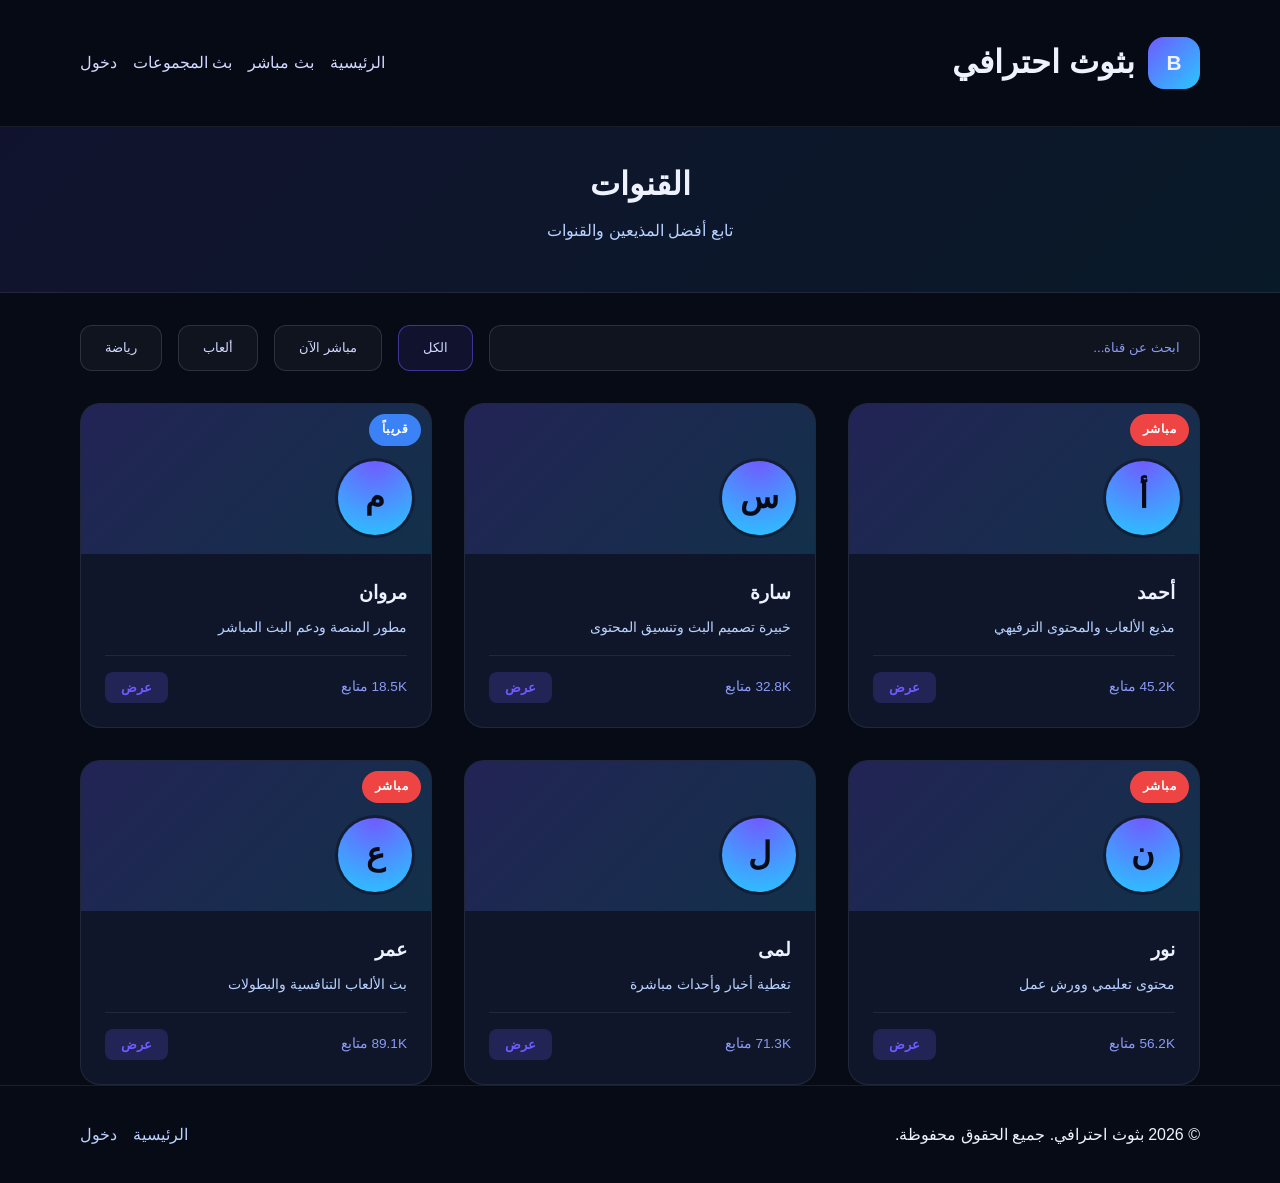
==== channels.html @ 0562ab51 "Add files via upload" ====
<!DOCTYPE html>
<html lang="ar" dir="rtl">
<head>
  <meta charset="UTF-8" />
  <meta name="viewport" content="width=device-width, initial-scale=1.0" />
  <title>القنوات - بثوث احترافي</title>
  <link rel="stylesheet" href="styles.css" />
  <link rel="manifest" href="manifest.webmanifest" />
  <link rel="icon" href="icon.svg" />
  <meta name="theme-color" content="#1b1e36" />
  <meta name="apple-mobile-web-app-capable" content="yes" />
  <meta name="apple-mobile-web-app-status-bar-style" content="black-translucent" />
  <style>
    .channels-header {
      text-align: center;
      padding: 2rem 0;
      background: linear-gradient(135deg, rgba(111, 91, 255, 0.1), rgba(40, 199, 255, 0.08));
      border-bottom: 1px solid rgba(255, 255, 255, 0.08);
    }

    .search-filter {
      display: flex;
      gap: 1rem;
      margin: 2rem 0;
      flex-wrap: wrap;
    }

    .search-box {
      flex: 1;
      min-width: 250px;
      padding: 0.9rem 1.2rem;
      border: 1px solid rgba(255, 255, 255, 0.12);
      border-radius: 12px;
      background: rgba(255, 255, 255, 0.04);
      color: #eef2ff;
    }

    .search-box::placeholder {
      color: #8b9bf5;
    }

    .filter-btn {
      padding: 0.9rem 1.5rem;
      border: 1px solid rgba(255, 255, 255, 0.12);
      border-radius: 12px;
      background: rgba(255, 255, 255, 0.04);
      color: #d2d8ff;
      cursor: pointer;
      transition: border-color 0.2s ease;
    }

    .filter-btn:hover,
    .filter-btn.active {
      border-color: rgba(111, 91, 255, 0.5);
      background: rgba(111, 91, 255, 0.1);
    }

    .channels-grid {
      display: grid;
      gap: 2rem;
      grid-template-columns: repeat(auto-fill, minmax(280px, 1fr));
    }

    .channel-card {
      background: rgba(16, 24, 44, 0.95);
      border: 1px solid rgba(255, 255, 255, 0.08);
      border-radius: 20px;
      overflow: hidden;
      cursor: pointer;
      transition: transform 0.2s ease, border-color 0.2s ease, box-shadow 0.2s ease;
    }

    .channel-card:hover {
      transform: translateY(-6px);
      border-color: rgba(111, 91, 255, 0.3);
      box-shadow: 0 20px 60px rgba(111, 91, 255, 0.15);
    }

    .channel-cover {
      width: 100%;
      height: 150px;
      background: linear-gradient(135deg, rgba(111, 91, 255, 0.2), rgba(40, 199, 255, 0.15));
      display: flex;
      align-items: flex-end;
      padding: 1rem;
      position: relative;
    }

    .channel-avatar {
      width: 80px;
      height: 80px;
      border-radius: 50%;
      background: radial-gradient(circle at top, #6f5bff 0%, #28c7ff 100%);
      display: grid;
      place-items: center;
      font-size: 2rem;
      font-weight: 700;
      color: #070b16;
      border: 3px solid rgba(16, 24, 44, 0.95);
    }

    .live-badge {
      position: absolute;
      top: 10px;
      right: 10px;
      background: #ef4444;
      color: white;
      padding: 0.4rem 0.8rem;
      border-radius: 999px;
      font-size: 0.75rem;
      font-weight: 700;
    }

    .channel-body {
      padding: 1.5rem;
    }

    .channel-body h3 {
      margin: 0 0 0.4rem;
    }

    .channel-body p {
      color: #b9d1ff;
      font-size: 0.9rem;
      margin: 0.5rem 0;
    }

    .channel-footer {
      display: flex;
      justify-content: space-between;
      align-items: center;
      margin-top: 1rem;
      padding-top: 1rem;
      border-top: 1px solid rgba(255, 255, 255, 0.08);
    }

    .followers {
      color: #8b9bf5;
      font-size: 0.85rem;
    }

    .view-btn {
      background: rgba(111, 91, 255, 0.2);
      color: #6f5bff;
      border: none;
      padding: 0.5rem 1rem;
      border-radius: 8px;
      cursor: pointer;
      font-weight: 600;
      transition: background 0.2s ease;
    }

    .view-btn:hover {
      background: rgba(111, 91, 255, 0.3);
    }
  </style>
</head>
<body>
  <header class="site-header">
    <div class="container header-inner">
      <div class="brand">
        <div class="logo">B</div>
        <div>
          <h1>بثوث احترافي</h1>
        </div>
      </div>
      <nav class="nav-links">
        <a href="index.html">الرئيسية</a>
        <a href="broadcast.html">بث مباشر</a>
        <a href="group-broadcast.html">بث المجموعات</a>
        <a href="login.html">دخول</a>
      </nav>
    </div>
  </header>

  <main>
    <section class="channels-header">
      <div class="container">
        <h2 style="margin: 0; font-size: 2rem;">القنوات</h2>
        <p style="color: #b9d1ff; margin-top: 0.5rem;">تابع أفضل المذيعين والقنوات</p>
      </div>
    </section>

    <section class="container">
      <div class="search-filter">
        <input type="text" class="search-box" placeholder="ابحث عن قناة..." />
        <button class="filter-btn active">الكل</button>
        <button class="filter-btn">مباشر الآن</button>
        <button class="filter-btn">ألعاب</button>
        <button class="filter-btn">رياضة</button>
      </div>

      <div class="channels-grid">
        <div class="channel-card" onclick="window.location.href='channel.html'">
          <div class="channel-cover">
            <div class="live-badge">مباشر</div>
            <div class="channel-avatar">أ</div>
          </div>
          <div class="channel-body">
            <h3>أحمد</h3>
            <p>مذيع الألعاب والمحتوى الترفيهي</p>
            <div class="channel-footer">
              <span class="followers">45.2K متابع</span>
              <button class="view-btn">عرض</button>
            </div>
          </div>
        </div>

        <div class="channel-card">
          <div class="channel-cover">
            <div class="channel-avatar">س</div>
          </div>
          <div class="channel-body">
            <h3>سارة</h3>
            <p>خبيرة تصميم البث وتنسيق المحتوى</p>
            <div class="channel-footer">
              <span class="followers">32.8K متابع</span>
              <button class="view-btn">عرض</button>
            </div>
          </div>
        </div>

        <div class="channel-card">
          <div class="channel-cover">
            <div class="live-badge" style="background: #3b82f6;">قريباً</div>
            <div class="channel-avatar">م</div>
          </div>
          <div class="channel-body">
            <h3>مروان</h3>
            <p>مطور المنصة ودعم البث المباشر</p>
            <div class="channel-footer">
              <span class="followers">18.5K متابع</span>
              <button class="view-btn">عرض</button>
            </div>
          </div>
        </div>

        <div class="channel-card">
          <div class="channel-cover">
            <div class="live-badge">مباشر</div>
            <div class="channel-avatar">ن</div>
          </div>
          <div class="channel-body">
            <h3>نور</h3>
            <p>محتوى تعليمي وورش عمل</p>
            <div class="channel-footer">
              <span class="followers">56.2K متابع</span>
              <button class="view-btn">عرض</button>
            </div>
          </div>
        </div>

        <div class="channel-card">
          <div class="channel-cover">
            <div class="channel-avatar">ل</div>
          </div>
          <div class="channel-body">
            <h3>لمى</h3>
            <p>تغطية أخبار وأحداث مباشرة</p>
            <div class="channel-footer">
              <span class="followers">71.3K متابع</span>
              <button class="view-btn">عرض</button>
            </div>
          </div>
        </div>

        <div class="channel-card">
          <div class="channel-cover">
            <div class="live-badge">مباشر</div>
            <div class="channel-avatar">ع</div>
          </div>
          <div class="channel-body">
            <h3>عمر</h3>
            <p>بث الألعاب التنافسية والبطولات</p>
            <div class="channel-footer">
              <span class="followers">89.1K متابع</span>
              <button class="view-btn">عرض</button>
            </div>
          </div>
        </div>
      </div>
    </section>
  </main>

  <footer class="footer">
    <div class="container footer-inner">
      <p>© 2026 بثوث احترافي. جميع الحقوق محفوظة.</p>
      <div class="footer-links">
        <a href="index.html">الرئيسية</a>
        <a href="login.html">دخول</a>
      </div>
    </div>
  </footer>

  <script>
    document.querySelectorAll('.filter-btn').forEach(btn => {
      btn.addEventListener('click', function () {
        document.querySelectorAll('.filter-btn').forEach(b => b.classList.remove('active'));
        this.classList.add('active');
      });
    });
  </script>
  <script src="pwa.js"></script>
</body>
</html>
---- styles.css ----
:root {
  color-scheme: dark;
  font-family: 'Segoe UI', Tahoma, Geneva, Verdana, sans-serif;
  background: #070b16;
  color: #eef2ff;
  line-height: 1.6;
}

* {
  box-sizing: border-box;
}

body {
  margin: 0;
  min-height: 100vh;
}

img,
video {
  max-width: 100%;
  display: block;
}

.container {
  width: min(1120px, calc(100% - 2rem));
  margin: 0 auto;
}

.site-header {
  border-bottom: 1px solid rgba(255, 255, 255, 0.08);
  position: sticky;
  top: 0;
  background: rgba(7, 11, 22, 0.96);
  z-index: 20;
}

.header-inner {
  display: flex;
  align-items: center;
  justify-content: space-between;
  gap: 1rem;
  padding: 1rem 0;
}

.brand {
  display: flex;
  align-items: center;
  gap: 0.8rem;
}

.logo {
  width: 52px;
  height: 52px;
  border-radius: 16px;
  display: grid;
  place-items: center;
  background: linear-gradient(135deg, #6f5bff, #28c7ff);
  font-size: 1.3rem;
  font-weight: 700;
}

.nav-links {
  display: flex;
  gap: 1rem;
  flex-wrap: wrap;
}

.nav-links a {
  color: #d2d8ff;
  text-decoration: none;
  transition: color 0.2s ease;
}

.nav-links a:hover {
  color: #fff;
}

.hero {
  padding: 3rem 0 2rem;
}

.kick-grid {
  display: grid;
  grid-template-columns: minmax(380px, 1fr) 320px;
  gap: 1.5rem;
  align-items: start;
}

.main-stream {
  display: grid;
  gap: 1.5rem;
}

.stream-card,
.sidebar-card,
.panel {
  background: rgba(16, 24, 44, 0.95);
  border: 1px solid rgba(255, 255, 255, 0.08);
  border-radius: 28px;
  box-shadow: 0 24px 60px rgba(0, 0, 0, 0.18);
}

.stream-card {
  overflow: hidden;
}

.stream-card-header {
  display: flex;
  justify-content: space-between;
  gap: 1rem;
  padding: 1.5rem;
  align-items: flex-start;
}

.stream-card-header h1 {
  margin: 0.4rem 0 0;
  font-size: clamp(2rem, 3vw, 2.8rem);
}

.stream-card-header p {
  margin: 0.8rem 0 0;
  max-width: 35rem;
  color: #c7d2ff;
}

.stream-headline-stats {
  text-align: right;
  color: #eef2ff;
}

.stream-headline-stats strong {
  display: block;
  font-size: 2rem;
}

.live-badge {
  display: inline-flex;
  align-items: center;
  justify-content: center;
  padding: 0.55rem 1rem;
  border-radius: 999px;
  background: linear-gradient(135deg, #f43f5e, #f97316);
  color: white;
  font-weight: 700;
  letter-spacing: 0.04em;
}

.video-frame {
  min-height: 520px;
  background: #000;
  display: grid;
  place-items: center;
}

.video-frame video {
  width: 100%;
  min-height: 520px;
  height: 100%;
  object-fit: cover;
}

.stream-card-footer,
.panel-list,
.category-tags,
.channel-list {
  display: flex;
  flex-direction: column;
  gap: 1rem;
}

.stream-card-footer {
  padding: 1.5rem;
  border-top: 1px solid rgba(255, 255, 255, 0.08);
}

.stream-channel {
  display: flex;
  align-items: center;
  gap: 1rem;
}

.channel-avatar {
  width: 64px;
  height: 64px;
  border-radius: 50%;
  display: grid;
  place-items: center;
  font-size: 1.7rem;
  font-weight: 700;
  color: #070b16;
  background: radial-gradient(circle at top, #6f5bff 0%, #28c7ff 100%);
}

.action-buttons {
  display: flex;
  gap: 1rem;
  flex-wrap: wrap;
}

.sidebar {
  display: grid;
  gap: 1.5rem;
}

.sidebar-card {
  padding: 1.5rem;
}

.sidebar-header {
  display: flex;
  align-items: center;
  justify-content: space-between;
  gap: 1rem;
  margin-bottom: 1rem;
}

.sidebar-header h3 {
  margin: 0;
}

.sidebar-header a {
  color: #6f5bff;
  text-decoration: none;
}

.channel-list {
  list-style: none;
  padding: 0;
  margin: 0;
}

.channel-list li {
  display: flex;
  justify-content: space-between;
  align-items: center;
  gap: 1rem;
  border-radius: 18px;
  padding: 0.85rem 1rem;
  background: rgba(255, 255, 255, 0.03);
}

.channel-row {
  display: flex;
  align-items: center;
  gap: 0.85rem;
}

.channel-row span {
  width: 42px;
  height: 42px;
  border-radius: 50%;
  display: grid;
  place-items: center;
  background: rgba(111, 91, 255, 0.2);
  color: #eef2ff;
  font-weight: 700;
}

.channel-row div {
  display: grid;
}

.channel-row strong {
  font-size: 0.95rem;
}

.channel-row small {
  color: #8b9bf5;
}

.status {
  font-size: 0.85rem;
  font-weight: 700;
  padding: 0.4rem 0.75rem;
  border-radius: 999px;
}

.status.live {
  background: rgba(244, 63, 94, 0.14);
  color: #fda4af;
}

.status.upcoming {
  background: rgba(56, 189, 248, 0.14);
  color: #7dd3fc;
}

.category-tags {
  display: grid;
  grid-template-columns: repeat(2, minmax(0, 1fr));
  gap: 0.8rem;
}

.tag {
  border: 1px solid rgba(255, 255, 255, 0.12);
  border-radius: 999px;
  padding: 0.8rem 1rem;
  background: rgba(255, 255, 255, 0.04);
  color: #eef2ff;
  cursor: pointer;
}

.panel-group {
  display: grid;
  gap: 1rem;
}

.panel {
  padding: 1.5rem;
}

.panel-title {
  font-size: 1.05rem;
  font-weight: 700;
  margin-bottom: 1rem;
}

.panel-item {
  display: flex;
  justify-content: space-between;
  gap: 1rem;
  padding: 0.9rem 0;
  border-top: 1px solid rgba(255, 255, 255, 0.06);
}

.panel-item:first-child {
  border-top: none;
}

.panel-item span {
  color: #eef2ff;
}

.panel-item small {
  color: #8b9bf5;
}

.viewer-count {
  color: #8b9bf5;
  font-weight: 700;
}

.features {
  display: grid;
  gap: 1rem;
  grid-template-columns: repeat(3, minmax(0, 1fr));
  margin: 3rem 0;
}

.features article {
  background: rgba(255, 255, 255, 0.05);
  border: 1px solid rgba(255, 255, 255, 0.08);
  border-radius: 24px;
  padding: 1.8rem;
}

.features h3 {
  margin-top: 0;
}

.schedule,
.hosts,
.contact {
  padding: 3rem 0;
}

.section-header {
  text-align: center;
  margin-bottom: 2rem;
}

.section-header span {
  color: #8b9bf5;
  letter-spacing: 0.12em;
  text-transform: uppercase;
  font-size: 0.85rem;
}

.section-header h2 {
  margin: 0.8rem auto 0;
  max-width: 30rem;
  font-size: 2rem;
}

.schedule-grid,
.hosts-grid {
  display: grid;
  gap: 1.25rem;
}

.schedule-grid {
  grid-template-columns: repeat(3, minmax(0, 1fr));
}

.schedule-card,
.host-card {
  background: rgba(255, 255, 255, 0.05);
  border: 1px solid rgba(255, 255, 255, 0.08);
  border-radius: 24px;
  padding: 1.7rem;
}

.hosts-grid {
  grid-template-columns: repeat(3, minmax(0, 1fr));
}

.host-card {
  text-align: center;
}

.avatar {
  width: 72px;
  height: 72px;
  border-radius: 50%;
  display: grid;
  place-items: center;
  margin: 0 auto 1rem;
  background: radial-gradient(circle at top, #6f5bff 0%, #28c7ff 100%);
  font-size: 1.5rem;
  font-weight: 700;
  color: #070b16;
}

.contact-card {
  display: flex;
  align-items: center;
  justify-content: space-between;
  gap: 2rem;
  background: linear-gradient(135deg, rgba(111, 91, 255, 0.18), rgba(40, 199, 255, 0.12));
  border: 1px solid rgba(255, 255, 255, 0.08);
  border-radius: 30px;
  padding: 2rem;
}

.contact-card h2 {
  margin: 0.5rem 0 0;
}

.footer {
  border-top: 1px solid rgba(255, 255, 255, 0.08);
  padding: 1.25rem 0;
}

.footer-inner {
  display: flex;
  justify-content: space-between;
  gap: 1rem;
  align-items: center;
}

.footer-links {
  display: flex;
  gap: 1rem;
}

.footer-links a {
  color: #b9d1ff;
  text-decoration: none;
}

@media (max-width: 900px) {
  .kick-grid,
  .contact-card,
  .footer-inner {
    grid-template-columns: 1fr;
    display: grid;
  }

  .kick-grid {
    gap: 2rem;
  }

  .panel-group,
  .sidebar {
    grid-template-columns: 1fr;
    display: grid;
  }

  .features,
  .schedule-grid,
  .hosts-grid {
    grid-template-columns: 1fr;
  }
}

@media (max-width: 640px) {
  .header-inner,
  .contact-card,
  .footer-inner {
    gap: 0.8rem;
  }

  .hero-actions {
    flex-direction: column;
  }

  .stats {
    flex-direction: column;
  }

  .stream-card-header,
  .stream-card-footer,
  .sidebar-card {
    padding: 1rem;
  }

  .stream-card-header h1 {
    font-size: 1.9rem;
  }

  .category-tags {
    grid-template-columns: 1fr;
  }
}

.admin-main {
  padding: 3rem 0;
}

.admin-top {
  display: flex;
  justify-content: space-between;
  align-items: center;
  gap: 1rem;
  margin-bottom: 2rem;
}

.admin-title span {
  color: #8b9bf5;
  letter-spacing: 0.12em;
  text-transform: uppercase;
  font-size: 0.85rem;
}

.admin-title h2 {
  margin: 0.5rem 0 0;
  font-size: clamp(2rem, 3vw, 3rem);
}

.breadcrumbs {
  display: flex;
  gap: 0.75rem;
  align-items: center;
  color: #b9d1ff;
}

.breadcrumbs span::after {
  content: ">";
  margin: 0 0.75rem;
  color: rgba(255, 255, 255, 0.35);
}

.breadcrumbs span:last-child::after {
  content: "";
}

.admin-grid {
  display: grid;
  grid-template-columns: 280px 1fr;
  gap: 1.5rem;
}

.admin-sidebar {
  display: grid;
  gap: 1.5rem;
}

.admin-card {
  padding: 1.5rem;
}

.admin-card h3 {
  margin: 0 0 1rem;
}

.admin-card ul {
  list-style: none;
  padding: 0;
  margin: 0;
  display: grid;
  gap: 1rem;
}

.admin-card li {
  display: flex;
  justify-content: space-between;
  align-items: center;
  padding: 0.95rem 1rem;
  border-radius: 18px;
  background: rgba(255, 255, 255, 0.04);
}

.admin-card li strong {
  color: #eef2ff;
  font-size: 1.1rem;
}

.quick-actions {
  display: grid;
  gap: 0.9rem;
}

.quick-actions button {
  width: 100%;
  padding: 0.95rem 1rem;
  border: none;
  border-radius: 14px;
  background: rgba(255, 255, 255, 0.06);
  color: #eef2ff;
  cursor: pointer;
  transition: background 0.2s ease;
}

.quick-actions button:hover {
  background: rgba(111, 91, 255, 0.18);
}

.admin-dashboard {
  display: grid;
  gap: 1.5rem;
}

.status-cards {
  display: grid;
  grid-template-columns: repeat(4, minmax(0, 1fr));
  gap: 1rem;
}

.status-cards article {
  padding: 1.4rem;
  border-radius: 24px;
  background: rgba(255, 255, 255, 0.05);
  border: 1px solid rgba(255, 255, 255, 0.08);
}

.status-cards span {
  display: block;
  color: #8b9bf5;
  margin-bottom: 0.8rem;
}

.status-cards strong {
  font-size: 2rem;
}

.admin-panel {
  padding: 1.5rem;
}

.panel-heading {
  display: flex;
  justify-content: space-between;
  align-items: center;
  margin-bottom: 1rem;
}

.panel-heading h3 {
  margin: 0;
}

.panel-heading button {
  padding: 0.8rem 1.2rem;
  border: none;
  border-radius: 999px;
  background: rgba(111, 91, 255, 0.2);
  color: #eef2ff;
  cursor: pointer;
}

.admin-panel table {
  width: 100%;
  border-collapse: collapse;
  color: #eef2ff;
}

.admin-panel th,
.admin-panel td {
  padding: 1rem 0.8rem;
  text-align: right;
  border-bottom: 1px solid rgba(255, 255, 255, 0.08);
}

.admin-panel th {
  color: #8b9bf5;
  font-weight: 700;
}

.admin-panel td button {
  padding: 0.55rem 0.9rem;
  border: none;
  border-radius: 999px;
  color: #070b16;
  background: linear-gradient(135deg, #6f5bff, #28c7ff);
  cursor: pointer;
}

.admin-panel td .btn-secondary {
  background: rgba(255, 255, 255, 0.08);
  color: #eef2ff;
}

.user-list {
  display: grid;
  gap: 1rem;
}

.user-list div {
  padding: 1rem;
  border-radius: 18px;
  background: rgba(255, 255, 255, 0.04);
}

.user-list strong {
  display: block;
  margin-bottom: 0.4rem;
}

.user-list span {
  color: #8b9bf5;
}

.status.pending {
  background: rgba(148, 163, 184, 0.14);
  color: #cbd5e1;
}

@media (max-width: 1024px) {
  .admin-grid {
    grid-template-columns: 1fr;
  }

  .status-cards {
    grid-template-columns: repeat(2, minmax(0, 1fr));
  }
}

@media (max-width: 640px) {
  .admin-top,
  .panel-heading {
    flex-direction: column;
    align-items: flex-start;
  }

  .breadcrumb {
    justify-content: flex-start;
  }

  .status-cards {
    grid-template-columns: 1fr;
  }
}
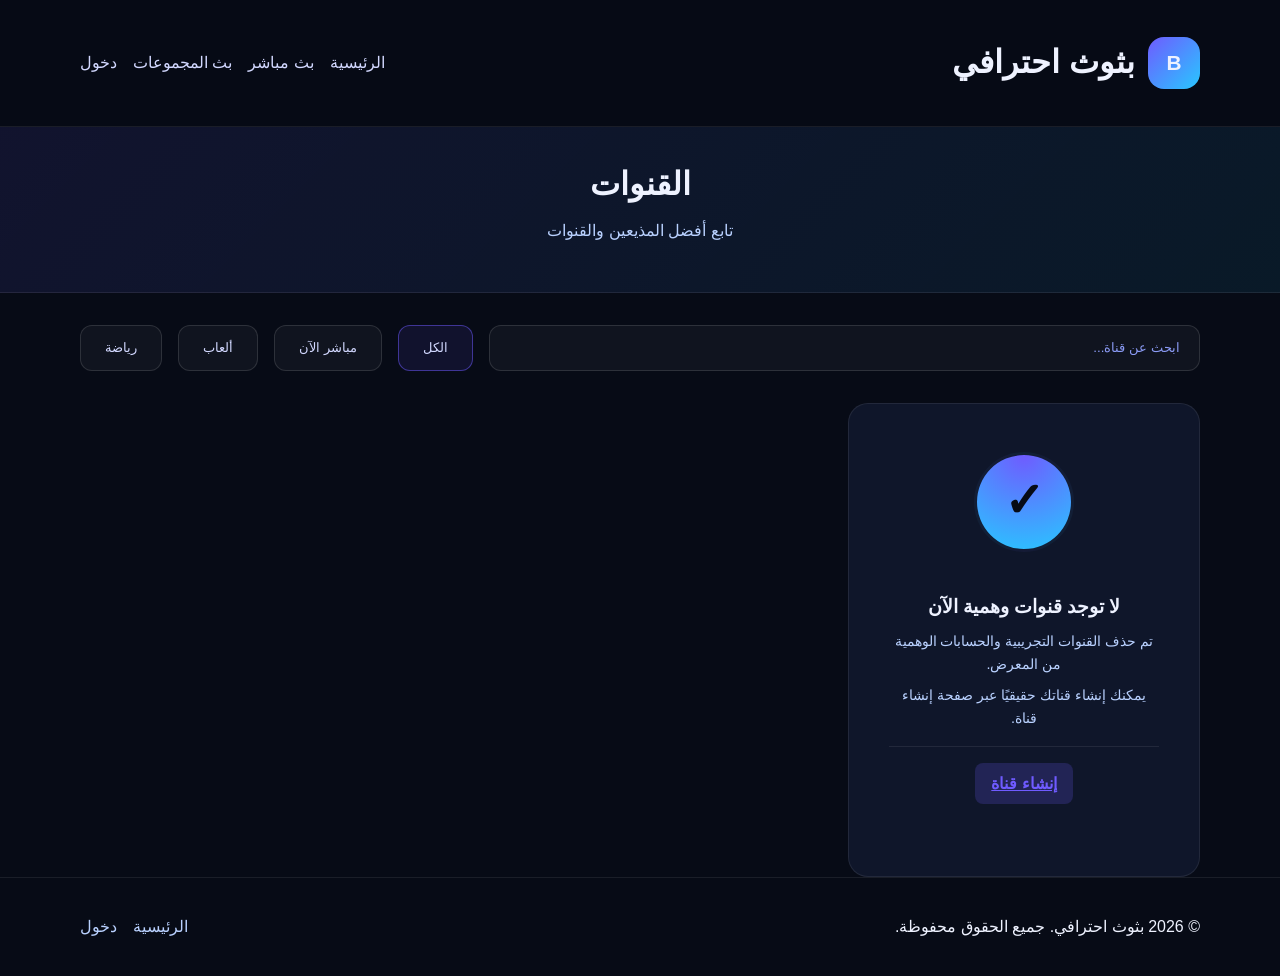
==== commit bd460742: "Add files via upload" ====
--- a/channels.html
+++ b/channels.html
@@ -191,90 +191,14 @@
       </div>
 
       <div class="channels-grid">
-        <div class="channel-card" onclick="window.location.href='channel.html'">
-          <div class="channel-cover">
-            <div class="live-badge">مباشر</div>
-            <div class="channel-avatar">أ</div>
-          </div>
+        <div class="channel-card" style="text-align:center; padding: 3rem 1rem;">
+          <div class="channel-avatar" style="margin:0 auto 1rem; width:100px; height:100px; font-size:3rem;">✓</div>
           <div class="channel-body">
-            <h3>أحمد</h3>
-            <p>مذيع الألعاب والمحتوى الترفيهي</p>
-            <div class="channel-footer">
-              <span class="followers">45.2K متابع</span>
-              <button class="view-btn">عرض</button>
-            </div>
-          </div>
-        </div>
-
-        <div class="channel-card">
-          <div class="channel-cover">
-            <div class="channel-avatar">س</div>
-          </div>
-          <div class="channel-body">
-            <h3>سارة</h3>
-            <p>خبيرة تصميم البث وتنسيق المحتوى</p>
-            <div class="channel-footer">
-              <span class="followers">32.8K متابع</span>
-              <button class="view-btn">عرض</button>
-            </div>
-          </div>
-        </div>
-
-        <div class="channel-card">
-          <div class="channel-cover">
-            <div class="live-badge" style="background: #3b82f6;">قريباً</div>
-            <div class="channel-avatar">م</div>
-          </div>
-          <div class="channel-body">
-            <h3>مروان</h3>
-            <p>مطور المنصة ودعم البث المباشر</p>
-            <div class="channel-footer">
-              <span class="followers">18.5K متابع</span>
-              <button class="view-btn">عرض</button>
-            </div>
-          </div>
-        </div>
-
-        <div class="channel-card">
-          <div class="channel-cover">
-            <div class="live-badge">مباشر</div>
-            <div class="channel-avatar">ن</div>
-          </div>
-          <div class="channel-body">
-            <h3>نور</h3>
-            <p>محتوى تعليمي وورش عمل</p>
-            <div class="channel-footer">
-              <span class="followers">56.2K متابع</span>
-              <button class="view-btn">عرض</button>
-            </div>
-          </div>
-        </div>
-
-        <div class="channel-card">
-          <div class="channel-cover">
-            <div class="channel-avatar">ل</div>
-          </div>
-          <div class="channel-body">
-            <h3>لمى</h3>
-            <p>تغطية أخبار وأحداث مباشرة</p>
-            <div class="channel-footer">
-              <span class="followers">71.3K متابع</span>
-              <button class="view-btn">عرض</button>
-            </div>
-          </div>
-        </div>
-
-        <div class="channel-card">
-          <div class="channel-cover">
-            <div class="live-badge">مباشر</div>
-            <div class="channel-avatar">ع</div>
-          </div>
-          <div class="channel-body">
-            <h3>عمر</h3>
-            <p>بث الألعاب التنافسية والبطولات</p>
-            <div class="channel-footer">
-              <span class="followers">89.1K متابع</span>
-              <button class="view-btn">عرض</button>
+            <h3>لا توجد قنوات وهمية الآن</h3>
+            <p>تم حذف القنوات التجريبية والحسابات الوهمية من المعرض.</p>
+            <p>يمكنك إنشاء قناتك حقيقيًا عبر صفحة إنشاء قناة.</p>
+            <div class="channel-footer" style="justify-content:center; gap:1rem;">
+              <a href="create-channel.html" class="view-btn">إنشاء قناة</a>
             </div>
           </div>
         </div>
